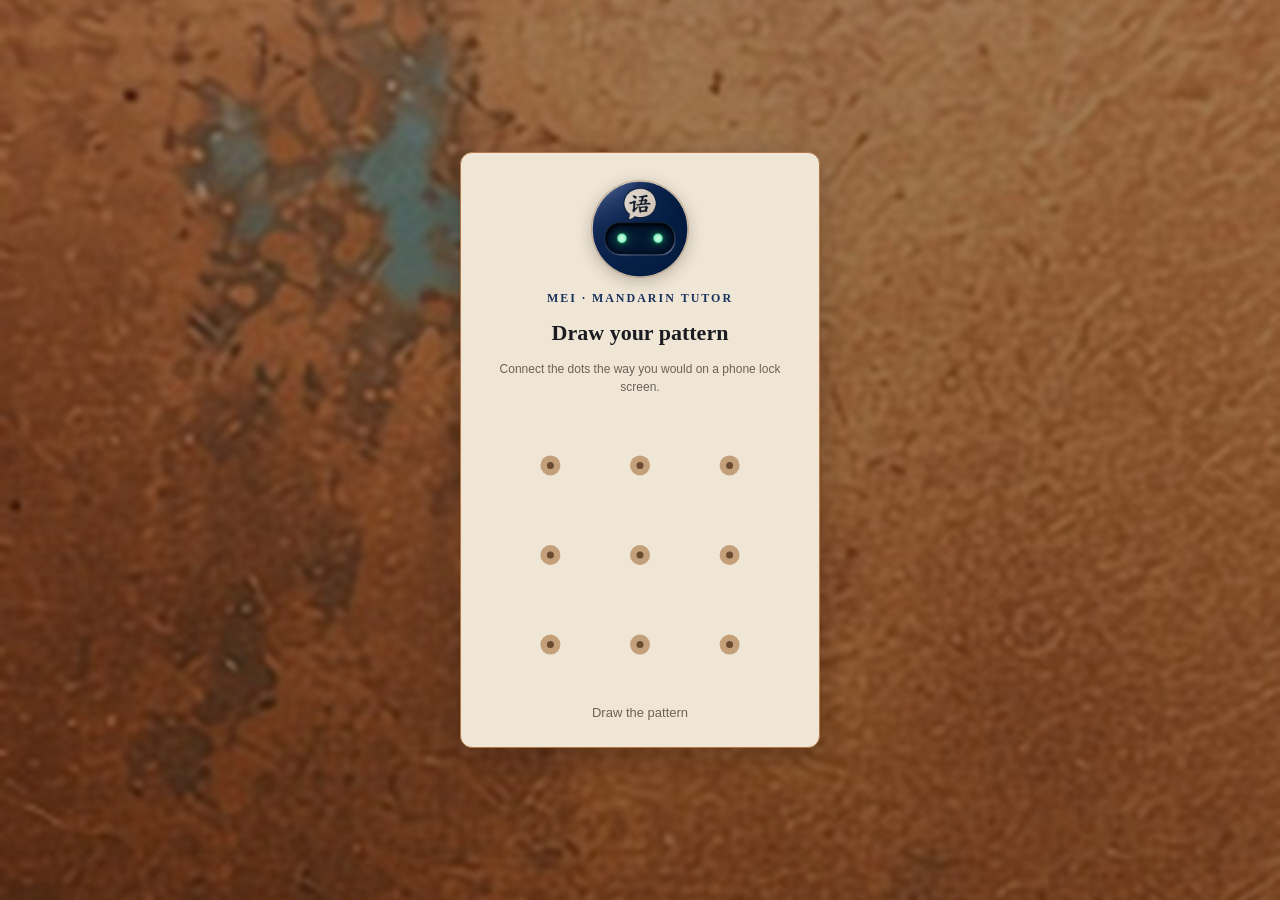
==== index.html @ 938fa402 "Add Mei's logo, favicons, and a patinated-copper site theme. The cream lesson cards keep high-contra" ====
<!DOCTYPE html>
<html lang="en">
  <head>
    <meta charset="utf-8">
    <meta name="viewport" content="width=device-width, initial-scale=1">
    <title>Mei · Mandarin Lessons</title>
    <meta name="theme-color" content="#1b325e">
    <meta property="og:title" content="Mei · Mandarin Lessons">
    <meta property="og:description" content="Weekday Mandarin lessons from Mei.">
    <meta property="og:image" content="https://atlas-grok.github.io/mandarin-lessons/assets/og-image.jpg">
    <meta name="twitter:card" content="summary_large_image">
    <link rel="icon" type="image/png" sizes="32x32" href="assets/favicon-32.png">
    <link rel="icon" type="image/png" sizes="64x64" href="assets/favicon-64.png">
    <link rel="apple-touch-icon" sizes="180x180" href="assets/apple-touch-icon.png">
    <link rel="stylesheet" href="assets/style.css">
  </head>
  <body>
    <div id="lock-screen" hidden>
      <div class="lock-card">
        <img class="lock-logo" src="assets/logo.png" alt="Mei" width="96" height="96">
        <div class="brand">Mei · Mandarin Tutor</div>
        <h1 style="font-size:22px;">Draw your pattern</h1>
        <p class="lock-hint">Connect the dots the way you would on a phone lock screen.</p>
        <div class="lock-canvas-wrap">
          <canvas id="lock-canvas" width="280" height="280" aria-label="Pattern lock"></canvas>
        </div>
        <div id="lock-status" class="lock-status">Draw the pattern</div>
      </div>
    </div>
    <div id="app" class="page" hidden>
      <div class="card">
        <div class="brand-row">
          <img class="brand-logo" src="assets/logo.png" alt="Mei" width="48" height="48">
          <div class="brand">Mei · Mandarin Tutor</div>
        </div>
        <h1>Lessons</h1>
        <p class="meta">Open a lesson, fill in the practice, and submit when you’re ready.</p>
        <div id="index-error" hidden class="error-banner"></div>
        <ul id="lesson-list" class="lesson-list"></ul>
      </div>
      <div class="foot">Mei · Mandarin Tutor</div>
    </div>
    <script src="assets/lock.js"></script>
    <script src="assets/index.js"></script>
  </body>
</html>
---- assets/style.css ----
/* Patinated-copper theme, sampled from Mei's logo, with cream lesson cards. */
:root {
  --page: #1a120c;
  --card: #efe6d6;
  --line: #b07848;
  --ink: #1a1c22;
  --muted: #6b6258;
  --red: #b91c1c; /* pinyin stays red, same as the lesson email */
  --blue: #1b325e; /* navy from the logo disc */
  --green: #1f7a5a;
  --amber: #c4843a;
  --tip-bg: #f7efd8;
  --pattern-bg: #e6edf6;
  --tone-bg: #f8ebe6;
  --note-bg: #e7f3ed;
  --white: #f7f1e6;
  --navy: #1b325e;
  --navy-deep: #0e1a36;
  --copper: #b07848;
  --copper-dark: #8a5a32;
  --mint: #4cf0a0;
  --mint-soft: #a7f7d2;
  --verdigris: #2f8f7a;
}

* { box-sizing: border-box; }

html, body {
  margin: 0;
  padding: 0;
  color: var(--ink);
  font-family: Georgia, "Times New Roman", serif;
  font-size: 16px;
  line-height: 1.55;
  -webkit-text-size-adjust: 100%;
}

/* Fallback color on html. Body stays transparent so the fixed
   ::before plate (z-index: -1) can show through. */
html { background-color: var(--page); }
body { background: transparent; min-height: 100vh; }

/* Fixed copper plate + soft navy-to-umber overlay. A pseudo-element
   avoids background-attachment:fixed bugs on mobile. */
body::before {
  content: "";
  position: fixed;
  inset: 0;
  z-index: -1;
  pointer-events: none;
  background-color: var(--page);
  background-image:
    linear-gradient(180deg, rgba(14, 16, 32, 0.32), rgba(22, 12, 8, 0.42)),
    url("bg-copper.jpg");
  background-position: center;
  background-size: cover;
  background-repeat: no-repeat;
}

.page {
  width: 100%;
  min-height: 100vh;
  padding: 24px 12px;
}

.card {
  max-width: 640px;
  margin: 0 auto;
  background: var(--card);
  border: 1px solid var(--line);
  border-radius: 12px;
  padding: 28px;
  box-shadow: 0 8px 28px rgba(20, 10, 6, 0.28);
}

.brand {
  font-size: 12px;
  letter-spacing: 2px;
  text-transform: uppercase;
  color: var(--navy);
  font-weight: bold;
  font-family: Georgia, "Times New Roman", serif;
}

.brand-row {
  display: flex;
  align-items: center;
  gap: 12px;
}

.brand-logo {
  width: 48px;
  height: 48px;
  flex: 0 0 48px;
  border-radius: 50%;
  display: block;
  box-shadow: 0 0 0 1px rgba(176, 120, 72, 0.35);
}

.lock-logo {
  width: 96px;
  height: 96px;
  border-radius: 50%;
  display: block;
  margin: 0 auto 12px;
  box-shadow: 0 0 0 1px rgba(176, 120, 72, 0.4), 0 4px 16px rgba(20, 10, 6, 0.25);
}

.lesson-id {
  font-family: Arial, sans-serif;
  font-size: 12px;
  line-height: 1.4;
  color: var(--ink);
  margin-top: 8px;
}

h1 {
  font-family: Georgia, serif;
  font-size: 26px;
  color: var(--ink);
  margin: 8px 0 2px 0;
  font-weight: bold;
}

.title-py {
  font-size: 18px;
  color: var(--red);
  font-style: italic;
  font-weight: bold;
}

.meta, .auditory {
  font-family: Arial, sans-serif;
  font-size: 13px;
  color: var(--muted);
  margin-top: 6px;
}

.auditory { margin-top: 2px; }

h2, .h2 {
  font-family: Georgia, serif;
  font-size: 20px;
  color: var(--navy);
  margin: 22px 0 10px 0;
  border-bottom: 2px solid var(--line);
  padding-bottom: 4px;
  font-weight: bold;
}

h2.practice, .h2.practice { color: var(--blue); font-size: 22px; }
h2.teach { font-size: 22px; }
h3, .h3 {
  font-family: Georgia, serif;
  font-size: 17px;
  color: var(--blue);
  margin: 18px 0 8px 0;
  border-bottom: 2px solid var(--line);
  padding-bottom: 4px;
  font-weight: bold;
}
h2.block-h, .block-h {
  font-size: 18px;
  color: var(--navy);
}

.pair { font-size: 16px; }
.pair-lg { font-size: 18px; }
.pair-sm { font-size: 15px; }
.en { color: var(--ink); font-weight: bold; }
.bar { color: var(--muted); }
.py { color: var(--red); font-style: italic; font-weight: bold; }

.bilingual p { margin: 0 0 4px 0; color: var(--ink); }
.bilingual p.py-line { margin: 0 0 14px 0; color: var(--red); font-style: italic; font-weight: normal; }
.bilingual p.solo { margin: 0 0 14px 0; }

.box {
  border-left: 4px solid var(--green);
  background: var(--note-bg);
  padding: 12px 16px;
  margin: 12px 0;
  border-radius: 0 8px 8px 0;
}
.box.tip, .box.bonus { border-left-color: var(--amber); background: var(--tip-bg); }
.box.pattern { border-left-color: var(--blue); background: var(--pattern-bg); }
.box.tone { border-left-color: var(--red); background: var(--tone-bg); }
.box.note { border-left-color: var(--green); background: var(--note-bg); }
.box.info { border-left-color: var(--blue); background: var(--pattern-bg); }
.box.success { border-left-color: var(--green); background: var(--note-bg); }
.box.warn { border-left-color: var(--amber); background: var(--tip-bg); }
.box .boxtitle { font-weight: bold; margin-bottom: 6px; }

.vocab {
  background: var(--white);
  border: 1px solid var(--line);
  border-left: 4px solid var(--red);
  border-radius: 0 8px 8px 0;
  padding: 12px 16px;
  margin: 10px 0;
}
.vocab .notes { font-size: 14px; margin-top: 6px; }

.example { margin: 8px 0; }
.ex-n { color: var(--muted); font-weight: bold; }

.review {
  width: 100%;
  border-collapse: collapse;
  background: var(--white);
  border: 1px solid var(--line);
  margin: 10px 0;
}
.review td {
  padding: 6px 8px;
  border-bottom: 1px solid var(--line);
  vertical-align: middle;
}
.review td.tip { font-size: 13px; color: #6b7280; }
.review td.listen { text-align: right; white-space: nowrap; }

.listen {
  display: inline-block;
  background: var(--navy);
  color: #ffffff;
  text-decoration: none;
  font-family: Arial, sans-serif;
  font-size: 12px;
  font-weight: bold;
  padding: 6px 12px;
  border-radius: 999px;
  margin-left: 8px;
  border: 0;
  cursor: pointer;
  line-height: 1.2;
}
.listen:hover, .listen:focus { filter: brightness(1.12); }
.listen.playing {
  background: var(--verdigris);
  box-shadow: 0 0 0 1px var(--mint), 0 0 12px rgba(76, 240, 160, 0.65);
  color: #042016;
}
.listen[disabled] { opacity: 0.5; cursor: default; }

.options-line { font-size: 14px; color: #6b7280; margin: 4px 0 8px 0; }

.item { margin: 16px 0 22px 0; }
.item-prompt { margin-bottom: 6px; }
.item-n { color: var(--blue); font-weight: bold; }
.unscramble {
  font-family: "Courier New", monospace;
  background: #f3f4f6;
  padding: 6px 10px;
  border-radius: 4px;
  margin-top: 6px;
  font-size: 14px;
}
.hint {
  font-size: 13px;
  color: var(--muted);
  font-style: italic;
  margin-top: 4px;
}

.answer-box {
  border: 2px dashed #93c5fd;
  background: #f8fbff;
  border-radius: 6px;
  padding: 10px 12px;
  margin: 6px 0 4px 0;
  font-family: Arial, sans-serif;
}
.answer-box label {
  display: block;
  font-size: 12px;
  color: var(--muted);
  margin-bottom: 6px;
}
.answer-box input,
.answer-box textarea {
  width: 100%;
  font-family: Georgia, "Times New Roman", serif;
  font-size: 16px; /* avoid iOS zoom */
  line-height: 1.4;
  color: var(--ink);
  border: 1px solid #bfdbfe;
  border-radius: 4px;
  padding: 8px 10px;
  background: #ffffff;
  -webkit-appearance: none;
  appearance: none;
}
.answer-box textarea { min-height: 56px; resize: vertical; }
.answer-box input:focus,
.answer-box textarea:focus {
  outline: 2px solid #93c5fd;
  outline-offset: 1px;
}

.item.correct .answer-box { border-color: #86efac; background: #f0fdf4; }
.item.partial .answer-box { border-color: #fcd34d; background: var(--tip-bg); }
.item.wrong .answer-box { border-color: #fca5a5; background: var(--tone-bg); }
.item.skipped .answer-box { border-color: #d1d5db; background: #f9fafb; }

.item-feedback {
  font-family: Arial, sans-serif;
  font-size: 13px;
  margin-top: 4px;
}
.item-feedback.correct { color: var(--green); }
.item-feedback.partial { color: #92400e; }
.item-feedback.wrong { color: var(--red); }
.item-feedback.skipped { color: #6b7280; }

.recorder {
  font-family: Arial, sans-serif;
  margin-top: 8px;
  padding: 10px 12px;
  border: 2px dashed #f1e5d1;
  border-radius: 6px;
  background: #fffdf8;
}
.recorder .row { display: flex; flex-wrap: wrap; gap: 8px; align-items: center; }
.rec-btn {
  font-family: Arial, sans-serif;
  font-size: 13px;
  font-weight: bold;
  border: 0;
  border-radius: 999px;
  padding: 8px 14px;
  cursor: pointer;
  background: var(--navy);
  color: #fff;
}
.rec-btn.secondary { background: var(--copper-dark); }
.rec-btn:disabled { opacity: 0.45; cursor: default; }
.rec-btn[aria-pressed="true"], .rec-btn.recording {
  background: var(--verdigris);
  box-shadow: 0 0 0 1px var(--mint), 0 0 12px rgba(76, 240, 160, 0.65);
  color: #042016;
}
.rec-timer { font-size: 13px; color: var(--ink); min-width: 4ch; }
.rec-status { font-size: 12px; color: var(--muted); margin-top: 4px; }
.recorder audio { width: 100%; margin-top: 8px; }

.submit-row {
  margin: 28px 0 8px 0;
  display: flex;
  flex-wrap: wrap;
  gap: 10px;
  align-items: center;
}
.primary {
  font-family: Arial, sans-serif;
  font-size: 16px;
  font-weight: bold;
  background: var(--navy);
  color: #fff;
  border: 0;
  border-radius: 8px;
  padding: 12px 22px;
  cursor: pointer;
}
.primary:hover, .primary:focus {
  filter: brightness(1.08);
  box-shadow: 0 0 0 1px var(--mint), 0 0 10px rgba(76, 240, 160, 0.45);
}
.primary:disabled { opacity: 0.5; cursor: default; box-shadow: none; }
.linkish {
  font-family: Arial, sans-serif;
  font-size: 14px;
  background: none;
  border: 0;
  color: var(--blue);
  text-decoration: underline;
  cursor: pointer;
  padding: 8px;
}

.results {
  margin: 18px 0;
  padding: 14px 16px;
  border-radius: 0 8px 8px 0;
  border-left: 4px solid var(--blue);
  background: var(--pattern-bg);
  font-family: Arial, sans-serif;
}
.results h2 { margin-top: 0; border: 0; padding: 0; font-size: 20px; color: var(--ink); }
.results .tally { color: var(--ink); margin: 6px 0 10px 0; }
.submit-msg { font-family: Arial, sans-serif; font-size: 14px; margin-top: 8px; }
.submit-msg.error { color: var(--red); }
.submit-msg.ok { color: var(--green); }

.closing { margin-top: 24px; border-top: 1px solid var(--line); padding-top: 14px; }
.signoff {
  color: var(--red);
  font-weight: bold;
  font-size: 18px;
  text-align: right;
  margin-top: 8px;
}
.foot {
  font-family: Arial, sans-serif;
  font-size: 11px;
  color: #d4c4a8;
  text-align: center;
  padding-top: 12px;
}

/* Index */
.lesson-list { list-style: none; margin: 16px 0 0 0; padding: 0; }
.lesson-list a {
  display: block;
  text-decoration: none;
  color: inherit;
  padding: 14px 16px;
  border: 1px solid var(--line);
  border-radius: 8px;
  margin: 0 0 10px 0;
  background: var(--white);
}
.lesson-list a:hover, .lesson-list a:focus { border-color: #e7d3b0; background: #fffaf0; }
.lesson-list .when {
  font-family: Arial, sans-serif;
  font-size: 12px;
  color: var(--muted);
  margin-top: 2px;
}
.back {
  font-family: Arial, sans-serif;
  font-size: 13px;
  color: var(--blue);
  text-decoration: none;
}
.back:hover { text-decoration: underline; }

/* Lock screen */
#lock-screen {
  min-height: 100vh;
  display: flex;
  align-items: center;
  justify-content: center;
  padding: 24px 12px;
  background: transparent;
}
#lock-screen[hidden], #app[hidden] { display: none !important; }
.lock-card {
  max-width: 360px;
  width: 100%;
  background: var(--card);
  border: 1px solid var(--line);
  border-radius: 12px;
  padding: 28px 24px 24px;
  text-align: center;
  box-shadow: 0 8px 28px rgba(20, 10, 6, 0.28);
}
.lock-canvas-wrap {
  touch-action: none;
  user-select: none;
  -webkit-user-select: none;
  margin: 18px auto 8px;
  display: flex;
  justify-content: center;
}
#lock-canvas {
  touch-action: none;
  display: block;
  margin: 0 auto;
  cursor: pointer;
}
.lock-status { font-family: Arial, sans-serif; font-size: 13px; color: var(--muted); min-height: 1.4em; }
.lock-status.error { color: var(--red); }
.lock-status.ok { color: var(--green); }
.lock-hint { font-family: Arial, sans-serif; font-size: 12px; color: var(--muted); margin-top: 10px; }
.shake { animation: shake 0.35s ease; }
@keyframes shake {
  0%, 100% { transform: translateX(0); }
  25% { transform: translateX(-8px); }
  75% { transform: translateX(8px); }
}

.error-banner {
  font-family: Arial, sans-serif;
  color: var(--red);
  background: var(--tone-bg);
  border-left: 4px solid var(--red);
  padding: 12px 16px;
  border-radius: 0 8px 8px 0;
}

@media (max-width: 480px) {
  .page { padding: 12px 8px; }
  .card, .lock-card { padding: 20px 16px; }
  h1 { font-size: 22px; }
  .brand-logo { width: 40px; height: 40px; flex-basis: 40px; }
  .lock-logo { width: 80px; height: 80px; }
  .listen { margin: 6px 0 0 0; }
  .review, .review tbody, .review tr, .review td { display: block; width: 100%; }
  .review tr { border-bottom: 1px solid var(--line); padding: 8px 0; }
  .review td { border: 0; padding: 2px 8px; text-align: left; }
  .review td.listen { text-align: left; }
}
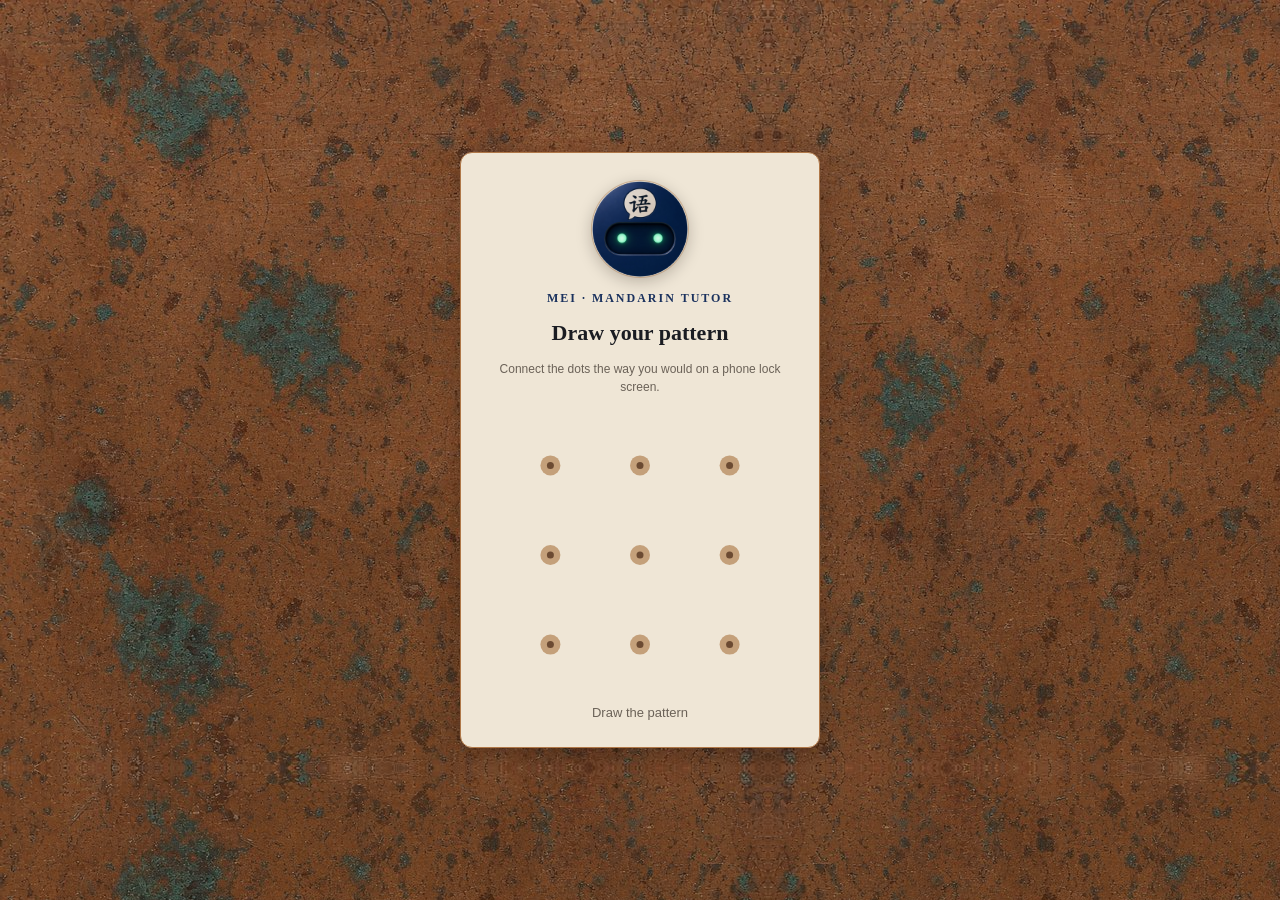
==== commit ea37f573: "Replace the blurry copper background with a sharp seamless tile. The old background was a 1400px cro" ====
--- a/index.html
+++ b/index.html
@@ -12,7 +12,7 @@
     <link rel="icon" type="image/png" sizes="32x32" href="assets/favicon-32.png">
     <link rel="icon" type="image/png" sizes="64x64" href="assets/favicon-64.png">
     <link rel="apple-touch-icon" sizes="180x180" href="assets/apple-touch-icon.png">
-    <link rel="stylesheet" href="assets/style.css">
+    <link rel="stylesheet" href="assets/style.css?v=2">
   </head>
   <body>
     <div id="lock-screen" hidden>
--- a/assets/style.css
+++ b/assets/style.css
@@ -41,7 +41,9 @@
 body { background: transparent; min-height: 100vh; }
 
 /* Fixed copper plate + soft navy-to-umber overlay. A pseudo-element
-   avoids background-attachment:fixed bugs on mobile. */
+   avoids background-attachment:fixed bugs on mobile. The copper
+   texture is a 1536×1536 seamless mirror-tile, drawn at native
+   size and repeated so it is never upscaled. */
 body::before {
   content: "";
   position: fixed;
@@ -51,10 +53,10 @@
   background-color: var(--page);
   background-image:
     linear-gradient(180deg, rgba(14, 16, 32, 0.32), rgba(22, 12, 8, 0.42)),
-    url("bg-copper.jpg");
-  background-position: center;
-  background-size: cover;
-  background-repeat: no-repeat;
+    url("bg-copper-tile.jpg?v=1");
+  background-position: 0 0;
+  background-size: 1536px 1536px;
+  background-repeat: repeat;
 }
 
 .page {
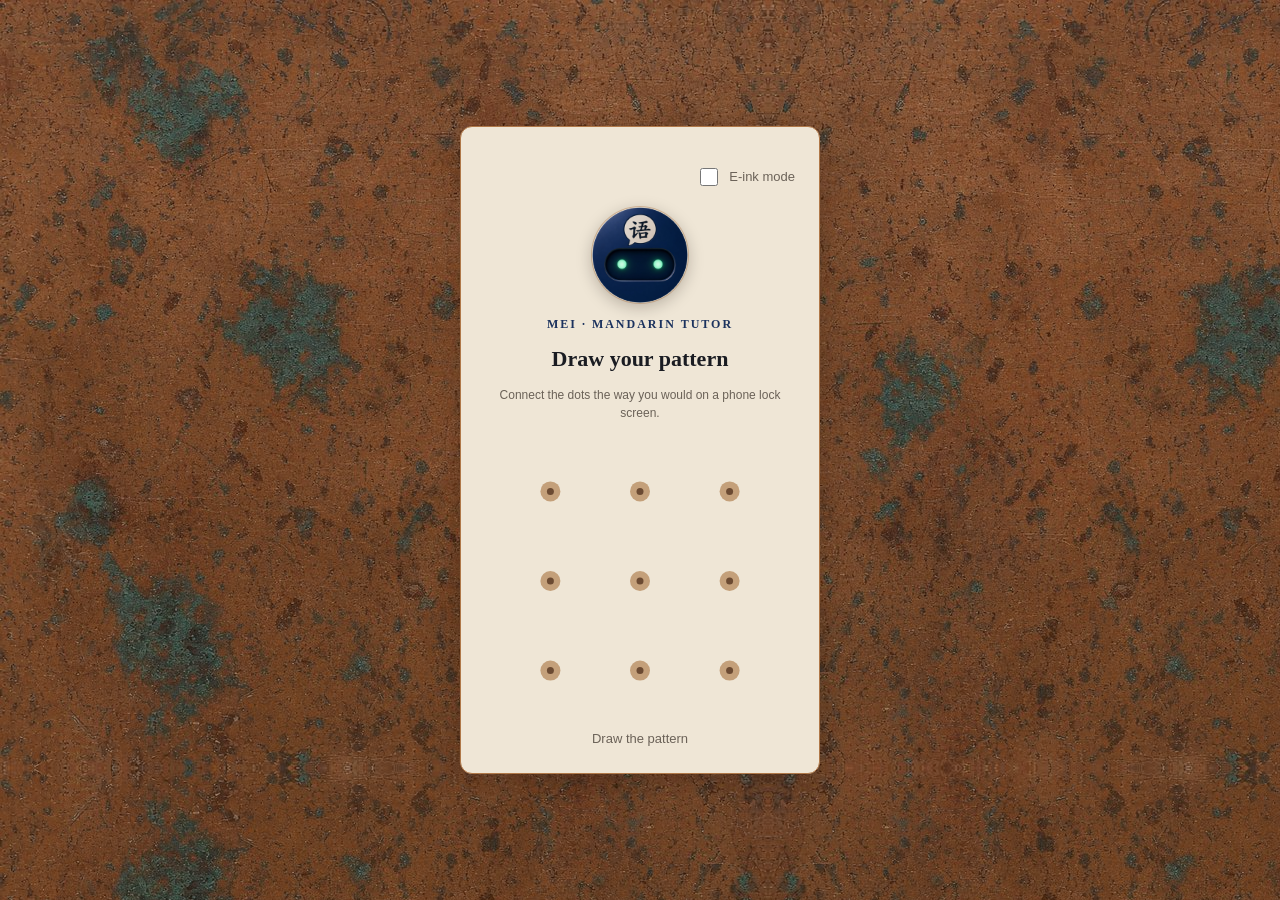
==== commit 2b55160c: "Add e-ink reading mode for high-contrast Mandarin lessons E-ink mode is toggled from the header on i" ====
--- a/index.html
+++ b/index.html
@@ -2,6 +2,24 @@
 <html lang="en">
   <head>
     <meta charset="utf-8">
+    <script>
+      (function () {
+        try {
+          var q = new URLSearchParams(location.search).get("eink");
+          var on;
+          if (q === "1" || q === "true") {
+            on = true;
+            localStorage.setItem("mandarin-eink-mode", "1");
+          } else if (q === "0" || q === "false") {
+            on = false;
+            localStorage.setItem("mandarin-eink-mode", "0");
+          } else {
+            on = localStorage.getItem("mandarin-eink-mode") === "1";
+          }
+          if (on) document.documentElement.classList.add("eink-mode");
+        } catch (e) { /* private mode */ }
+      })();
+    </script>
     <meta name="viewport" content="width=device-width, initial-scale=1">
     <title>Mei · Mandarin Lessons</title>
     <meta name="theme-color" content="#1b325e">
@@ -12,11 +30,21 @@
     <link rel="icon" type="image/png" sizes="32x32" href="assets/favicon-32.png">
     <link rel="icon" type="image/png" sizes="64x64" href="assets/favicon-64.png">
     <link rel="apple-touch-icon" sizes="180x180" href="assets/apple-touch-icon.png">
-    <link rel="stylesheet" href="assets/style.css?v=2">
+    <link rel="preconnect" href="https://fonts.googleapis.com">
+    <link rel="preconnect" href="https://fonts.gstatic.com" crossorigin>
+    <link href="https://fonts.googleapis.com/css2?family=Noto+Sans:ital,wght@0,400;0,500;0,600;0,700;1,400&display=swap" rel="stylesheet">
+    <link rel="stylesheet" href="assets/style.css?v=8">
+    <link rel="stylesheet" href="assets/eink.css?v=1">
   </head>
   <body>
     <div id="lock-screen" hidden>
       <div class="lock-card">
+        <div class="eink-header-bar">
+          <label class="eink-toggle">
+            <input type="checkbox" id="eink-toggle-lock" role="switch" aria-checked="false" aria-label="E-ink mode">
+            <span>E-ink mode</span>
+          </label>
+        </div>
         <img class="lock-logo" src="assets/logo.png" alt="Mei" width="96" height="96">
         <div class="brand">Mei · Mandarin Tutor</div>
         <h1 style="font-size:22px;">Draw your pattern</h1>
@@ -29,6 +57,12 @@
     </div>
     <div id="app" class="page" hidden>
       <div class="card">
+        <div class="eink-header-bar">
+          <label class="eink-toggle">
+            <input type="checkbox" id="eink-toggle" role="switch" aria-checked="false" aria-label="E-ink mode">
+            <span>E-ink mode</span>
+          </label>
+        </div>
         <div class="brand-row">
           <img class="brand-logo" src="assets/logo.png" alt="Mei" width="48" height="48">
           <div class="brand">Mei · Mandarin Tutor</div>
@@ -40,7 +74,9 @@
       </div>
       <div class="foot">Mei · Mandarin Tutor</div>
     </div>
+    <script src="assets/eink.js"></script>
     <script src="assets/lock.js"></script>
+    <script src="assets/report.js"></script>
     <script src="assets/index.js"></script>
   </body>
 </html>
--- a/assets/style.css
+++ b/assets/style.css
@@ -214,35 +214,211 @@
   margin: 10px 0;
 }
 .review td {
-  padding: 6px 8px;
+  padding: 10px 8px;
   border-bottom: 1px solid var(--line);
   vertical-align: middle;
 }
 .review td.tip { font-size: 13px; color: #6b7280; }
-.review td.listen { text-align: right; white-space: nowrap; }
-
-.listen {
-  display: inline-block;
+/* Class "listen" is also on the cell (wrapping the button). Keep cell
+   styles here so button.listen rules never leak onto the <td>. */
+.review td.listen {
+  text-align: right;
+  white-space: nowrap;
+  vertical-align: middle;
+  background: none;
+  color: inherit;
+  font: inherit;
+  padding: 8px 8px 6px;
+  border-radius: 0;
+  margin: 0;
+  border: 0;
+  border-bottom: 1px solid var(--line);
+  box-shadow: none;
+  cursor: default;
+  line-height: inherit;
+  width: 1%;
+  height: auto;
+}
+
+/* Hidden SVG filter defs (injected by lesson.js). Must stay in the
+   document (not display:none) so url(#listen-outline) resolves. */
+.listen-filters {
+  position: absolute;
+  width: 0;
+  height: 0;
+  overflow: hidden;
+  pointer-events: none;
+}
+#listen-outline feFlood { flood-color: var(--copper); }
+#listen-outline-mint feFlood { flood-color: var(--mint); }
+
+/* Mei speech-bubble play control. Small avatar at the bottom-left;
+   navy bubble above and to the right. The comma tail is an inline
+   SVG that overlaps the bubble so they read as one cohesive shape.
+   A 1px outline is painted with feMorphology on the combined
+   alpha; the playing glow is a drop-shadow on the same wrapper so
+   it follows bubble+tail, not the rectangular box. */
+button.listen {
+  position: relative;
+  display: flex;
+  flex-direction: column;
+  align-items: flex-start;
+  width: fit-content;
+  max-width: 100%;
+  height: auto;
+  margin: 10px 0 4px 0;
+  padding: 0 0 15px 0; /* with .listen-shape padding, 28px below the bubble for the 20px avatar */
+  border: 0;
+  background: none;
+  color: inherit;
+  font: inherit;
+  line-height: 1;
+  box-shadow: none;
+  border-radius: 0;
+  cursor: pointer;
+  text-align: left;
+  overflow: visible;
+  -webkit-appearance: none;
+  appearance: none;
+}
+.review td.listen button.listen {
+  display: inline-flex;
+  margin: 0;
+  vertical-align: middle;
+  padding-bottom: 11px; /* with compact shape padding, 22px below the bubble for the 16px avatar */
+}
+.listen-shape {
+  position: relative;
+  display: block;
+  width: fit-content;
+  max-width: 100%;
+  padding: 0 0 13px 0; /* room for the tail, so the filter box includes it */
+  overflow: visible;
+  filter: url(#listen-outline) drop-shadow(0 1px 0.5px rgba(26, 18, 12, 0.18));
+}
+.listen-avatar {
+  position: absolute;
+  left: 0;
+  bottom: 0;
+  width: 20px;
+  height: 20px;
+  border-radius: 50%;
+  display: block;
+  object-fit: cover;
   background: var(--navy);
-  color: #ffffff;
-  text-decoration: none;
-  font-family: Arial, sans-serif;
-  font-size: 12px;
-  font-weight: bold;
-  padding: 6px 12px;
-  border-radius: 999px;
-  margin-left: 8px;
+  box-shadow: 0 0 0 1.5px var(--copper);
+  z-index: 2;
+}
+.review td.listen .listen-avatar {
+  width: 16px;
+  height: 16px;
+  box-shadow: 0 0 0 1px var(--copper);
+}
+.listen-bubble {
+  position: relative;
+  display: inline-flex;
+  align-items: center;
+  gap: 6px;
+  min-height: 28px;
+  max-width: 100%;
+  margin-left: 22px;
+  padding: 5px 12px 5px 10px;
+  background: var(--navy);
+  color: var(--white);
   border: 0;
-  cursor: pointer;
-  line-height: 1.2;
-}
-.listen:hover, .listen:focus { filter: brightness(1.12); }
-.listen.playing {
-  background: var(--verdigris);
-  box-shadow: 0 0 0 1px var(--mint), 0 0 12px rgba(76, 240, 160, 0.65);
-  color: #042016;
-}
-.listen[disabled] { opacity: 0.5; cursor: default; }
+  border-radius: 16px;
+  font-family: Georgia, "Times New Roman", serif;
+  font-size: 14px;
+  line-height: 1.3;
+  z-index: 1;
+}
+/* Comma tail: same navy fill as the bubble, overlapping the
+   bottom-left so there is no seam. It grows out of the bubble and
+   points down-left toward the avatar, stopping short of the face. */
+.listen-tail {
+  position: absolute;
+  left: 14px; /* margin-left 22px - 8px viewBox inset */
+  bottom: 0;
+  width: 36px;
+  height: 20px;
+  overflow: visible;
+  pointer-events: none;
+  fill: var(--navy);
+  z-index: 0;
+}
+.listen-text {
+  color: var(--white);
+  font-style: italic;
+  font-weight: bold;
+  white-space: normal;
+  overflow-wrap: break-word;
+  word-wrap: break-word;
+}
+button.listen.compact .listen-shape { padding-bottom: 11px; }
+button.listen.compact .listen-bubble {
+  margin-left: 18px;
+  padding: 4px 9px;
+  min-height: 24px;
+  min-width: 24px;
+  justify-content: center;
+  border-radius: 14px;
+}
+button.listen.compact .listen-tail {
+  left: 11px;
+  width: 30px;
+  height: 16px;
+}
+.listen-icon {
+  position: relative;
+  display: inline-flex;
+  align-items: center;
+  justify-content: center;
+  width: 14px;
+  height: 14px;
+  flex: 0 0 14px;
+  color: var(--white);
+}
+.listen-ico { display: block; }
+.listen-ico-wave { display: none; }
+button.listen.playing .listen-ico-play { display: none; }
+button.listen.playing .listen-ico-wave { display: block; }
+button.listen.playing .listen-ico-wave .w1,
+button.listen.playing .listen-ico-wave .w2,
+button.listen.playing .listen-ico-wave .w3 {
+  transform-box: fill-box;
+  transform-origin: center bottom;
+  animation: listen-bar 0.9s ease-in-out infinite;
+}
+button.listen.playing .listen-ico-wave .w2 { animation-delay: 0.15s; }
+button.listen.playing .listen-ico-wave .w3 { animation-delay: 0.3s; }
+@keyframes listen-bar {
+  0%, 100% { transform: scaleY(0.55); }
+  50% { transform: scaleY(1); }
+}
+button.listen:hover .listen-bubble,
+button.listen:focus-visible .listen-bubble {
+  background: #243e70;
+}
+button.listen:hover .listen-tail,
+button.listen:focus-visible .listen-tail {
+  fill: #243e70;
+}
+button.listen:focus { outline: none; }
+button.listen:focus-visible .listen-shape {
+  filter: url(#listen-outline-mint) drop-shadow(0 0 6px rgba(76, 240, 160, 0.45));
+}
+button.listen.playing .listen-avatar {
+  box-shadow: 0 0 0 1.5px var(--mint), 0 0 8px rgba(76, 240, 160, 0.55);
+}
+button.listen.playing .listen-shape {
+  filter: url(#listen-outline-mint) drop-shadow(0 0 6px rgba(76, 240, 160, 0.55));
+  animation: listen-pulse 1.4s ease-in-out infinite;
+}
+@keyframes listen-pulse {
+  0%, 100% { filter: url(#listen-outline-mint) drop-shadow(0 0 4px rgba(76, 240, 160, 0.4)); }
+  50% { filter: url(#listen-outline-mint) drop-shadow(0 0 10px rgba(76, 240, 160, 0.85)); }
+}
+button.listen[disabled] { opacity: 0.5; cursor: default; }
 
 .options-line { font-size: 14px; color: #6b7280; margin: 4px 0 8px 0; }
 
@@ -428,6 +604,209 @@
   color: var(--muted);
   margin-top: 2px;
 }
+.lesson-list .lesson-row {
+  display: flex;
+  align-items: flex-start;
+  justify-content: space-between;
+  gap: 12px;
+}
+.lesson-list .lesson-titles { flex: 1; min-width: 0; }
+.lesson-done {
+  flex: 0 0 auto;
+  font-family: Arial, sans-serif;
+  font-size: 11px;
+  font-weight: bold;
+  letter-spacing: 0.4px;
+  text-transform: uppercase;
+  color: var(--navy-deep);
+  display: flex;
+  align-items: center;
+  gap: 6px;
+  padding: 4px 10px;
+  border-radius: 999px;
+  background: linear-gradient(135deg, rgba(76, 240, 160, 0.35), rgba(47, 143, 122, 0.22));
+  border: 1px solid rgba(76, 240, 160, 0.55);
+  box-shadow: 0 0 0 1px rgba(27, 50, 94, 0.12);
+}
+.lesson-done-badge {
+  display: inline-flex;
+  align-items: center;
+  justify-content: center;
+  width: 18px;
+  height: 18px;
+  border-radius: 50%;
+  background: var(--navy);
+  color: var(--mint);
+  font-size: 12px;
+  line-height: 1;
+}
+.lesson-complete a {
+  border-color: rgba(76, 240, 160, 0.45);
+  box-shadow: inset 3px 0 0 var(--verdigris);
+}
+
+/* Published grade report card */
+.report-card {
+  margin: 0 0 22px 0;
+  padding: 16px 18px 14px;
+  border-radius: 0 10px 10px 0;
+  border: 1px solid rgba(27, 50, 94, 0.22);
+  border-left: 5px solid var(--navy);
+  background: linear-gradient(165deg, #e8edf6 0%, #efe6d6 55%, #f7f1e6 100%);
+  box-shadow: 0 4px 16px rgba(14, 26, 54, 0.1);
+}
+.report-card-title {
+  margin: 0 0 6px 0;
+  font-size: 20px;
+  color: var(--navy);
+  border: 0;
+  padding: 0;
+}
+.rc-meta {
+  font-family: Arial, sans-serif;
+  font-size: 12px;
+  color: var(--muted);
+  margin-bottom: 10px;
+}
+.rc-totals {
+  margin: 0 0 14px 0;
+  padding: 10px 12px;
+  border-radius: 8px;
+  background: rgba(27, 50, 94, 0.08);
+  border: 1px solid rgba(176, 120, 72, 0.35);
+}
+.rc-score-main {
+  font-family: Arial, sans-serif;
+  font-size: 22px;
+  font-weight: bold;
+  color: var(--ink);
+}
+.rc-score-breakdown {
+  font-family: Arial, sans-serif;
+  font-size: 13px;
+  color: var(--muted);
+  margin-top: 2px;
+}
+.rc-section-title {
+  font-size: 15px;
+  margin: 14px 0 8px 0;
+  padding-bottom: 4px;
+  border-bottom: 1px dashed var(--line);
+  color: var(--blue);
+}
+.rc-item {
+  margin: 0 0 10px 0;
+  padding: 10px 12px;
+  border-radius: 8px;
+  background: var(--white);
+  border: 1px solid rgba(176, 120, 72, 0.35);
+}
+.rc-item-head {
+  margin-bottom: 6px;
+  font-size: 15px;
+}
+.rc-n {
+  font-family: Arial, sans-serif;
+  font-weight: bold;
+  color: var(--navy);
+  margin-right: 6px;
+}
+.rc-prompt-en { font-weight: bold; color: var(--ink); }
+.rc-prompt-bar { color: var(--muted); }
+.rc-prompt-py { color: var(--red); font-style: italic; font-weight: bold; }
+.rc-row {
+  font-family: Arial, sans-serif;
+  font-size: 13px;
+  margin: 3px 0;
+  line-height: 1.45;
+}
+.rc-lbl {
+  color: var(--muted);
+  font-weight: bold;
+  margin-right: 6px;
+}
+.rc-val { color: var(--ink); }
+.rc-answer { font-weight: bold; }
+.rc-st.correct { color: var(--green); }
+.rc-st.partial { color: #92400e; }
+.rc-st.wrong { color: var(--red); }
+.rc-st.skipped { color: #6b7280; }
+.rc-st.voice_graded { color: var(--verdigris); }
+.rc-correction .rc-val { color: var(--red); font-weight: bold; }
+.rc-note .rc-val { color: var(--blue); font-style: italic; }
+.graded-practice-note {
+  font-family: Arial, sans-serif;
+  font-size: 13px;
+  color: var(--muted);
+  margin: 0 0 12px 0;
+}
+
+/* Hidden until Practice submit or Reveal (listen controls stay visible) */
+body:not(.lesson-revealed) .gated-content {
+  position: absolute;
+  width: 1px;
+  height: 1px;
+  padding: 0;
+  margin: -1px;
+  overflow: hidden;
+  clip: rect(0, 0, 0, 0);
+  white-space: nowrap;
+  border: 0;
+}
+.gated-slot {
+  display: inline;
+}
+.reveal-bar {
+  font-family: Arial, sans-serif;
+  font-size: 13px;
+  margin: 8px 0 14px;
+  padding: 10px 12px;
+  background: var(--pattern-bg);
+  border-radius: 8px;
+  border: 1px solid rgba(27, 50, 94, 0.2);
+}
+.reveal-bar .reveal-hint {
+  display: block;
+  color: var(--muted);
+  margin-top: 6px;
+  font-size: 12px;
+}
+button.reveal-btn {
+  font-family: Arial, sans-serif;
+  font-size: 14px;
+  padding: 8px 14px;
+  border-radius: 8px;
+  border: 1px solid var(--copper);
+  background: var(--white);
+  color: var(--navy);
+  cursor: pointer;
+}
+button.reveal-btn:disabled {
+  opacity: 0.55;
+  cursor: not-allowed;
+}
+.model-answer {
+  margin-top: 8px;
+  padding: 8px 10px;
+  border-left: 3px solid var(--green);
+  background: var(--note-bg);
+  font-family: Arial, sans-serif;
+  font-size: 14px;
+}
+.model-answer-lbl {
+  font-weight: bold;
+  color: var(--green);
+  display: block;
+  margin-bottom: 4px;
+}
+.item-feedback.pending_mei,
+.item-feedback.open_graded {
+  color: var(--verdigris);
+}
+.rc-st.pending_mei,
+.rc-st.open_graded {
+  color: var(--verdigris);
+}
 .back {
   font-family: Arial, sans-serif;
   font-size: 13px;
@@ -496,9 +875,19 @@
   h1 { font-size: 22px; }
   .brand-logo { width: 40px; height: 40px; flex-basis: 40px; }
   .lock-logo { width: 80px; height: 80px; }
-  .listen { margin: 6px 0 0 0; }
+  button.listen { margin: 8px 0 2px 0; }
+  .review td.listen button.listen { margin: 4px 0 0 0; }
   .review, .review tbody, .review tr, .review td { display: block; width: 100%; }
-  .review tr { border-bottom: 1px solid var(--line); padding: 8px 0; }
+  .review tr { border-bottom: 1px solid var(--line); padding: 10px 0; }
   .review td { border: 0; padding: 2px 8px; text-align: left; }
-  .review td.listen { text-align: left; }
-}
+  .review td.listen {
+    text-align: left;
+    display: block;
+    width: auto;
+    height: auto;
+    padding: 6px 8px 2px;
+    background: none;
+    border: 0;
+    white-space: normal;
+  }
+}
--- a/assets/eink.css
+++ b/assets/eink.css
@@ -0,0 +1,466 @@
+/* E-ink reading mode — high contrast, no motion, readable pinyin tones.
+   Active when <html class="eink-mode"> (set before first paint). */
+html.eink-mode {
+  --page: #fff;
+  --card: #fff;
+  --line: #000;
+  --ink: #000;
+  --muted: #000;
+  --red: #000;
+  --blue: #000;
+  --green: #000;
+  --amber: #000;
+  --tip-bg: #fff;
+  --pattern-bg: #fff;
+  --tone-bg: #fff;
+  --note-bg: #fff;
+  --white: #fff;
+  --navy: #000;
+  --navy-deep: #000;
+  --copper: #000;
+  --copper-dark: #000;
+  --mint: #000;
+  --mint-soft: #000;
+  --verdigris: #000;
+}
+
+html.eink-mode,
+html.eink-mode body {
+  font-family: "Noto Sans", system-ui, -apple-system, "Segoe UI", Arial, sans-serif;
+  font-size: 21px;
+  line-height: 1.6;
+  font-weight: 500;
+  color: #000;
+  background: #fff !important;
+}
+
+html.eink-mode body::before {
+  display: none !important;
+}
+
+html.eink-mode *,
+html.eink-mode *::before,
+html.eink-mode *::after {
+  animation: none !important;
+  transition: none !important;
+  box-shadow: none !important;
+  text-shadow: none !important;
+}
+
+html.eink-mode .page {
+  background: #fff;
+}
+
+html.eink-mode .card,
+html.eink-mode .lock-card {
+  background: #fff;
+  border: 2px solid #000;
+  border-radius: 0;
+  box-shadow: none;
+}
+
+html.eink-mode .brand,
+html.eink-mode h1,
+html.eink-mode h2,
+html.eink-mode h3,
+html.eink-mode .h2,
+html.eink-mode .h3,
+html.eink-mode .meta,
+html.eink-mode .auditory,
+html.eink-mode .lesson-id,
+html.eink-mode .foot,
+html.eink-mode .en,
+html.eink-mode .bar,
+html.eink-mode p,
+html.eink-mode .bilingual p {
+  color: #000 !important;
+}
+
+html.eink-mode .title-py,
+html.eink-mode .py,
+html.eink-mode .py-line,
+html.eink-mode .rc-prompt-py {
+  color: #000 !important;
+  font-style: normal;
+  font-weight: 700;
+  font-size: 1.2em;
+  letter-spacing: 0.06em;
+  line-height: 1.75;
+}
+
+html.eink-mode h1 {
+  font-size: 1.35em;
+  font-weight: 700;
+}
+
+html.eink-mode h2,
+html.eink-mode h2.practice,
+html.eink-mode h2.teach,
+html.eink-mode .h2 {
+  color: #000 !important;
+  border-bottom: 2px solid #000;
+}
+
+html.eink-mode h3,
+html.eink-mode .h3 {
+  color: #000 !important;
+  border-bottom: 2px solid #000;
+}
+
+html.eink-mode .box,
+html.eink-mode .vocab,
+html.eink-mode .review,
+html.eink-mode .recorder,
+html.eink-mode .results,
+html.eink-mode .report-card,
+html.eink-mode .reveal-bar,
+html.eink-mode .model-answer,
+html.eink-mode .error-banner {
+  background: #fff !important;
+  border: 2px solid #000 !important;
+  border-radius: 0;
+  box-shadow: none;
+}
+
+html.eink-mode .box {
+  border-left: 2px solid #000 !important;
+}
+
+html.eink-mode .vocab {
+  border-left: 2px solid #000 !important;
+}
+
+html.eink-mode .review td {
+  border-bottom: 2px solid #000;
+  color: #000;
+}
+
+html.eink-mode .review td.tip {
+  font-size: 1em;
+  color: #000 !important;
+}
+
+html.eink-mode .options-line,
+html.eink-mode .hint,
+html.eink-mode .ex-n {
+  color: #000 !important;
+  font-size: 1em;
+}
+
+html.eink-mode .unscramble {
+  background: #fff;
+  border: 2px solid #000;
+  font-family: "Noto Sans", system-ui, sans-serif;
+  font-size: 1em;
+}
+
+html.eink-mode .answer-box {
+  border: 2px solid #000 !important;
+  background: #fff !important;
+  border-radius: 0;
+}
+
+html.eink-mode .answer-box label {
+  color: #000;
+  font-size: 1em;
+  font-weight: 600;
+}
+
+html.eink-mode .answer-box input,
+html.eink-mode .answer-box textarea {
+  border: 2px solid #000;
+  background: #fff;
+  color: #000;
+  font-family: "Noto Sans", system-ui, sans-serif;
+  font-size: 1.05em;
+  line-height: 1.6;
+  font-weight: 500;
+  border-radius: 0;
+  min-height: 44px;
+  padding: 10px 12px;
+}
+
+html.eink-mode .answer-box input:focus,
+html.eink-mode .answer-box textarea:focus {
+  outline: 3px solid #000;
+  outline-offset: 2px;
+}
+
+html.eink-mode .item.correct .answer-box {
+  border-style: solid !important;
+  border-width: 3px !important;
+}
+
+html.eink-mode .item.partial .answer-box {
+  border-style: dashed !important;
+  border-width: 3px !important;
+}
+
+html.eink-mode .item.wrong .answer-box {
+  border-style: double !important;
+  border-width: 4px !important;
+}
+
+html.eink-mode .item.skipped .answer-box {
+  border-style: dotted !important;
+}
+
+html.eink-mode .item-feedback {
+  color: #000 !important;
+  font-weight: 600;
+  font-size: 1em;
+}
+
+html.eink-mode .item-feedback.correct::before {
+  content: "✓ ";
+  font-weight: 700;
+}
+
+html.eink-mode .item-feedback.partial::before {
+  content: "~ ";
+  font-weight: 700;
+}
+
+html.eink-mode .item-feedback.wrong::before {
+  content: "✗ ";
+  font-weight: 700;
+}
+
+html.eink-mode .primary,
+html.eink-mode .rec-btn,
+html.eink-mode button.reveal-btn {
+  background: #fff !important;
+  color: #000 !important;
+  border: 2px solid #000 !important;
+  border-radius: 0;
+  min-height: 44px;
+  min-width: 44px;
+  font-size: 1em;
+  font-weight: 600;
+  padding: 10px 18px;
+  filter: none !important;
+}
+
+html.eink-mode .primary:hover,
+html.eink-mode .primary:focus,
+html.eink-mode .rec-btn:hover,
+html.eink-mode .rec-btn:focus,
+html.eink-mode button.reveal-btn:hover,
+html.eink-mode button.reveal-btn:focus {
+  background: #000 !important;
+  color: #fff !important;
+  outline: 3px solid #000;
+  outline-offset: 2px;
+}
+
+html.eink-mode .rec-btn[aria-pressed="true"],
+html.eink-mode .rec-btn.recording {
+  background: #000 !important;
+  color: #fff !important;
+}
+
+html.eink-mode .linkish,
+html.eink-mode .back,
+html.eink-mode a {
+  color: #000 !important;
+  text-decoration: underline;
+  font-weight: 600;
+}
+
+html.eink-mode .lesson-list a {
+  border: 2px solid #000;
+  background: #fff;
+  border-radius: 0;
+}
+
+html.eink-mode .lesson-list a:hover,
+html.eink-mode .lesson-list a:focus {
+  background: #000 !important;
+  color: #fff !important;
+}
+
+html.eink-mode .lesson-list .when {
+  color: #000 !important;
+}
+
+html.eink-mode .lesson-done {
+  background: #fff !important;
+  border: 2px solid #000;
+  color: #000 !important;
+  border-radius: 0;
+}
+
+html.eink-mode .lesson-done-badge {
+  background: #000;
+  color: #fff;
+}
+
+html.eink-mode .lesson-complete a {
+  box-shadow: none;
+  border-left-width: 6px;
+}
+
+html.eink-mode .report-card {
+  border-left: 4px solid #000 !important;
+}
+
+html.eink-mode .rc-totals {
+  background: #fff !important;
+  border: 2px solid #000;
+}
+
+html.eink-mode .rc-meta,
+html.eink-mode .rc-score-breakdown,
+html.eink-mode .rc-lbl {
+  color: #000 !important;
+}
+
+html.eink-mode .rc-item {
+  background: #fff;
+  border: 2px solid #000;
+  border-radius: 0;
+}
+
+html.eink-mode .rc-item.rc-status-correct {
+  border-left-width: 6px;
+  border-left-style: solid;
+}
+
+html.eink-mode .rc-item.rc-status-partial {
+  border-left-width: 6px;
+  border-left-style: dashed;
+}
+
+html.eink-mode .rc-item.rc-status-wrong {
+  border-left-width: 6px;
+  border-left-style: double;
+}
+
+html.eink-mode .rc-st,
+html.eink-mode .rc-st.correct,
+html.eink-mode .rc-st.partial,
+html.eink-mode .rc-st.wrong,
+html.eink-mode .rc-st.skipped {
+  color: #000 !important;
+  font-weight: 700;
+}
+
+html.eink-mode .rc-st.correct::before { content: "✓ "; }
+html.eink-mode .rc-st.partial::before { content: "~ "; }
+html.eink-mode .rc-st.wrong::before { content: "✗ "; }
+
+html.eink-mode .rc-section-title {
+  color: #000 !important;
+  border-bottom: 2px solid #000;
+}
+
+html.eink-mode .signoff {
+  color: #000 !important;
+}
+
+/* Listen controls — flat high-contrast (no SVG filters / glow) */
+html.eink-mode button.listen .listen-shape {
+  filter: none !important;
+}
+
+html.eink-mode .listen-bubble {
+  background: #fff !important;
+  color: #000 !important;
+  border: 2px solid #000 !important;
+  border-radius: 0;
+  font-size: 1em;
+}
+
+html.eink-mode .listen-tail {
+  fill: #000 !important;
+  display: none;
+}
+
+html.eink-mode .listen-text {
+  color: #000 !important;
+}
+
+html.eink-mode button.listen:hover .listen-bubble,
+html.eink-mode button.listen:focus-visible .listen-bubble {
+  background: #000 !important;
+  color: #fff !important;
+}
+
+html.eink-mode button.listen:hover .listen-text,
+html.eink-mode button.listen:focus-visible .listen-text {
+  color: #fff !important;
+}
+
+html.eink-mode button.listen:focus-visible {
+  outline: 3px solid #000;
+  outline-offset: 2px;
+}
+
+html.eink-mode button.listen.playing .listen-ico-wave .w1,
+html.eink-mode button.listen.playing .listen-ico-wave .w2,
+html.eink-mode button.listen.playing .listen-ico-wave .w3 {
+  animation: none !important;
+}
+
+html.eink-mode .eink-header-bar {
+  display: flex;
+  justify-content: flex-end;
+  margin-bottom: 12px;
+  padding-bottom: 10px;
+  border-bottom: 2px solid #000;
+}
+
+html.eink-mode .eink-toggle {
+  display: inline-flex;
+  align-items: center;
+  gap: 10px;
+  font-family: "Noto Sans", system-ui, sans-serif;
+  font-size: 1em;
+  font-weight: 600;
+  color: #000;
+  cursor: pointer;
+  min-height: 44px;
+  padding: 4px 0;
+}
+
+html.eink-mode .eink-toggle input[type="checkbox"] {
+  width: 22px;
+  height: 22px;
+  accent-color: #000;
+  border: 2px solid #000;
+}
+
+/* Default theme: toggle bar (subtle, unchanged copper look) */
+.eink-header-bar {
+  display: flex;
+  justify-content: flex-end;
+  margin-bottom: 8px;
+}
+
+.eink-toggle {
+  display: inline-flex;
+  align-items: center;
+  gap: 8px;
+  font-family: Arial, sans-serif;
+  font-size: 13px;
+  color: var(--muted);
+  cursor: pointer;
+  min-height: 44px;
+  padding: 4px 0;
+  user-select: none;
+}
+
+.eink-toggle input[type="checkbox"] {
+  width: 18px;
+  height: 18px;
+  cursor: pointer;
+}
+
+.eink-toggle:focus-within {
+  outline: 2px solid var(--blue);
+  outline-offset: 2px;
+}
+
+html.eink-mode .eink-toggle:focus-within {
+  outline: 3px solid #000;
+}
